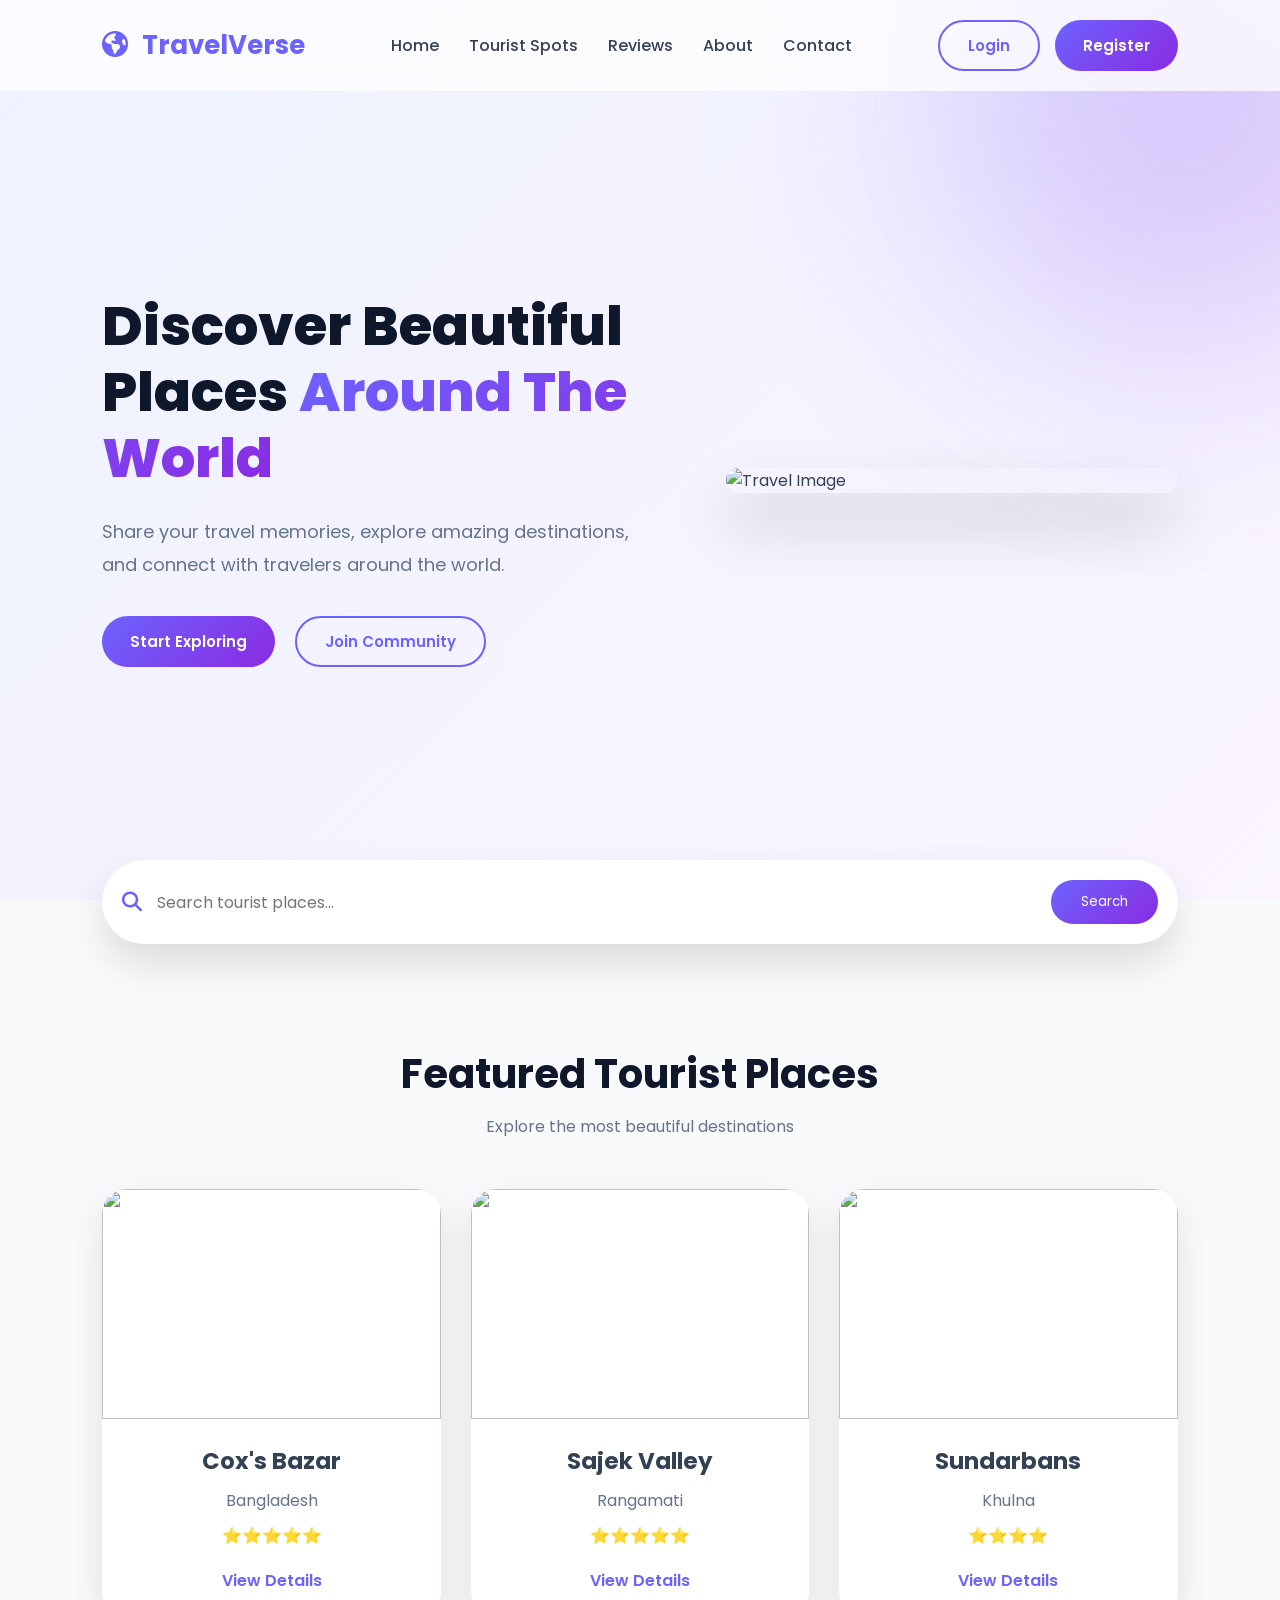
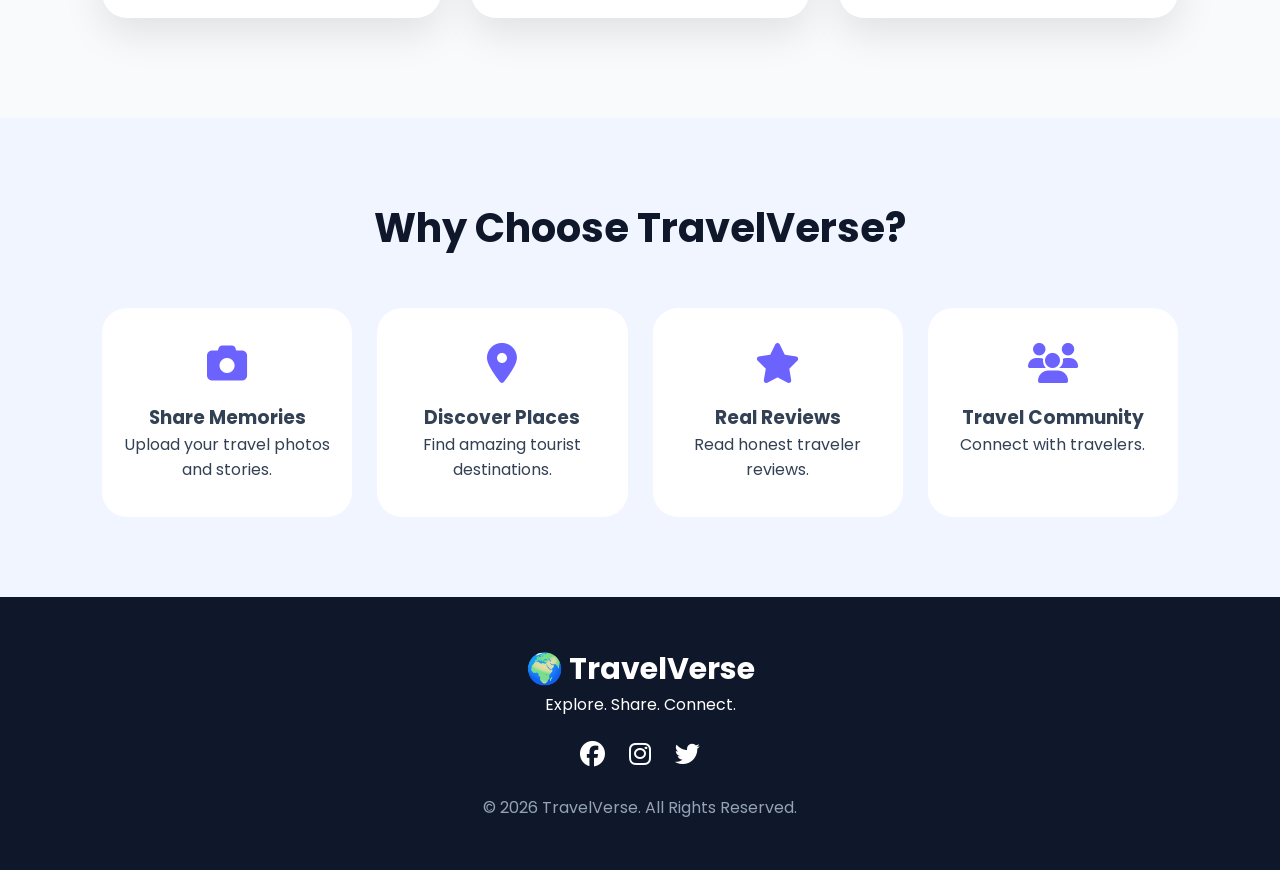
==== html/index.html @ 3b4dfdab "Initial upload" ====
<!DOCTYPE html>
<html lang="en">

<head>
    <meta charset="UTF-8">
    <meta name="viewport" content="width=device-width, initial-scale=1.0">

    <title>TravelVerse | Explore The World</title>

    <!-- Common CSS -->
    <link rel="stylesheet" href="/css/style.css">

    <!-- Landing Page CSS -->
    <link rel="stylesheet" href="/css/landing.css">

    <!-- Google Font -->
    <link href="https://fonts.googleapis.com/css2?family=Poppins:wght@300;400;500;600;700;800&display=swap"
        rel="stylesheet">

    <!-- Icons -->
    <link rel="stylesheet"
        href="https://cdnjs.cloudflare.com/ajax/libs/font-awesome/6.5.0/css/all.min.css">

</head>

<body>
<!-- ================= NAVBAR ================= -->

<header class="navbar">

    <div class="logo">
        <i class="fa-solid fa-earth-americas"></i>
        TravelVerse
    </div>


    <nav>
        <a href="index.html">Home</a>
        <a href="places.html">Tourist Spots</a>
        <a href="review.html">Reviews</a>
        <a href="#about">About</a>
        <a href="#contact">Contact</a>
    </nav>


    <div class="nav-buttons">

        <a href="login.html" class="btn login-btn">
            Login
        </a>


        <a href="register.html" class="btn register-btn">
            Register
        </a>

    </div>


</header>

<!-- ================= HERO SECTION ================= -->

<section class="hero">


    <div class="hero-content">


        <h1>
            Discover Beautiful Places
            <span> Around The World</span>
        </h1>


        <p>
            Share your travel memories, explore amazing destinations,
            and connect with travelers around the world.
        </p>



        <div class="hero-buttons">

            <a href="register.html" class="btn explore-btn">
                Start Exploring
            </a>


            <a href="login.html" class="btn outline-btn">
                Join Community
            </a>


        </div>



    </div>



    <div class="hero-image">


        <img src="/html/index.html"
        alt="Travel Image">


    </div>



</section>





<!-- ================= SEARCH SECTION ================= -->


<section class="search-section">


    <div class="search-box">


        <i class="fa-solid fa-search"></i>


        <input 
        type="text"
        placeholder="Search tourist places...">


        <button>
            Search
        </button>


    </div>


</section>






<!-- ================= FEATURED PLACES ================= -->


<section class="featured">


<h2>
    Featured Tourist Places
</h2>


<p>
    Explore the most beautiful destinations
</p>



<div class="place-container">



<div class="place-card">


<img src="assets/images/coxs-bazar.jpg">


<div class="card-content">

<h3>
Cox's Bazar
</h3>


<p>
Bangladesh
</p>


<div class="rating">

⭐⭐⭐⭐⭐

</div>


<a href="places.html">
View Details
</a>


</div>


</div>





<div class="place-card">


<img src="/html/index.html">


<div class="card-content">


<h3>
Sajek Valley
</h3>


<p>
Rangamati
</p>


<div class="rating">

⭐⭐⭐⭐⭐

</div>


<a href="places.html">
View Details
</a>


</div>


</div>






<div class="place-card">


<img src="/html/index.html">


<div class="card-content">


<h3>
Sundarbans
</h3>


<p>
Khulna
</p>


<div class="rating">

⭐⭐⭐⭐

</div>


<a href="places.html">
View Details
</a>


</div>


</div>




</div>


</section>







<!-- ================= WHY CHOOSE ================= -->


<section class="why-section" id="about">


<h2>
Why Choose TravelVerse?
</h2>



<div class="why-container">



<div class="why-card">

<i class="fa-solid fa-camera"></i>

<h3>
Share Memories
</h3>

<p>
Upload your travel photos and stories.
</p>

</div>





<div class="why-card">

<i class="fa-solid fa-location-dot"></i>

<h3>
Discover Places
</h3>

<p>
Find amazing tourist destinations.
</p>

</div>





<div class="why-card">

<i class="fa-solid fa-star"></i>

<h3>
Real Reviews
</h3>

<p>
Read honest traveler reviews.
</p>

</div>





<div class="why-card">

<i class="fa-solid fa-users"></i>

<h3>
Travel Community
</h3>

<p>
Connect with travelers.
</p>

</div>



</div>


</section>






<!-- ================= FOOTER ================= -->


<footer id="contact">


<div class="footer-logo">

🌍 TravelVerse

</div>


<p>

Explore. Share. Connect.

</p>


<div class="social">


<i class="fa-brands fa-facebook"></i>

<i class="fa-brands fa-instagram"></i>

<i class="fa-brands fa-twitter"></i>


</div>



<p class="copyright">

© 2026 TravelVerse. All Rights Reserved.

</p>


</footer>



<!-- Javascript -->

<script src="/js/app.js"></script>

<script src="/js/landing.js"></script>


</body>

</html>
---- css/style.css ----
/* =================================================
   TravelVerse
   Common Style Sheet
   File: style.css
================================================= */



/* ==========================
   ROOT VARIABLES
========================== */


:root {

    --primary: #6C63FF;

    --secondary: #8A2BE2;

    --accent: #00C2FF;

    --dark: #0F172A;

    --light: #ffffff;

    --text: #334155;

    --glass:
    rgba(255,255,255,0.12);

    --shadow:
    0 20px 40px rgba(0,0,0,0.15);

    --radius:20px;

}






/* ==========================
   RESET
========================== */


*{

    margin:0;
    padding:0;

    box-sizing:border-box;

    font-family:'Poppins',sans-serif;

}



html{

    scroll-behavior:smooth;

}



body{

    background:#f8fafc;

    color:var(--text);

    overflow-x:hidden;

}



a{

    text-decoration:none;

    color:inherit;

}



img{

    max-width:100%;

    display:block;

}





/* ==========================
   SCROLL BAR
========================== */


::-webkit-scrollbar{

    width:10px;

}



::-webkit-scrollbar-track{

    background:#eee;

}



::-webkit-scrollbar-thumb{

    background:
    linear-gradient(
        var(--primary),
        var(--secondary)
    );

    border-radius:20px;

}







/* ==========================
   COMMON BUTTON
========================== */


.btn{

    display:inline-flex;

    align-items:center;

    justify-content:center;


    padding:

    12px 28px;


    border-radius:50px;


    font-size:15px;

    font-weight:600;


    transition:0.3s ease;


    cursor:pointer;


    border:none;


}





.btn:hover{

    transform:translateY(-4px);

}







/* ==========================
   GRADIENT BUTTON
========================== */


.gradient-btn{


    background:

    linear-gradient(
        135deg,
        var(--primary),
        var(--secondary)
    );


    color:white;


    box-shadow:

    0 10px 25px
    rgba(108,99,255,.35);


}





.gradient-btn:hover{


    box-shadow:

    0 15px 35px
    rgba(108,99,255,.55);


}






/* ==========================
   GLASS CARD
========================== */


.glass-card{


    background:

    rgba(255,255,255,0.15);


    backdrop-filter:

    blur(20px);


    border:

    1px solid
    rgba(255,255,255,.2);



    border-radius:

    var(--radius);



    box-shadow:

    var(--shadow);



}






/* ==========================
   SECTION TITLE
========================== */


.section-title{


    text-align:center;


    margin-bottom:50px;


}



.section-title h2{


    font-size:38px;


    font-weight:700;


    background:


    linear-gradient(

    135deg,

    var(--primary),

    var(--secondary)

    );


    -webkit-background-clip:text;


    color:transparent;


}





.section-title p{


    margin-top:10px;


    color:#64748b;


}







/* ==========================
   NAVBAR COMMON
========================== */


.navbar{


    width:100%;


    display:flex;


    justify-content:space-between;


    align-items:center;


    padding:

    20px 8%;



    position:fixed;


    top:0;


    z-index:1000;



    background:

    rgba(255,255,255,.75);



    backdrop-filter:

    blur(15px);



}





.logo{


    font-size:26px;


    font-weight:700;


    color:var(--primary);


}





.logo i{


    margin-right:8px;


}





.navbar nav{


    display:flex;


    gap:30px;


}





.navbar nav a{


    font-weight:500;


    transition:.3s;


}





.navbar nav a:hover{


    color:var(--primary);


}






/* ==========================
   ANIMATION
========================== */


.fade-up{


    animation:

    fadeUp 1s ease forwards;


}





@keyframes fadeUp{


    from{

        opacity:0;

        transform:
        translateY(40px);

    }


    to{

        opacity:1;

        transform:
        translateY(0);

    }


}





.float{


    animation:

    floating 4s infinite ease-in-out;


}




@keyframes floating{


    0%,100%{

        transform:translateY(0);

    }


    50%{

        transform:
        translateY(-20px);

    }


}






/* ==========================
   MOBILE COMMON
========================== */


@media(max-width:900px){


.navbar{


    padding:20px 5%;


}


.navbar nav{


    display:none;


}


.logo{


    font-size:22px;


}


}
---- css/landing.css ----
/* =================================================
   TravelVerse
   Landing Page Style
   File: landing.css
================================================= */



/* ==========================
   NAV BUTTONS
========================== */


.nav-buttons{

    display:flex;

    gap:15px;

}



.login-btn{

    border:2px solid var(--primary);

    color:var(--primary);

}



.login-btn:hover{

    background:var(--primary);

    color:white;

}



.register-btn{

    background:

    linear-gradient(

        135deg,

        var(--primary),

        var(--secondary)

    );

    color:white;

}






/* ==========================
   HERO SECTION
========================== */


.hero{


    min-height:100vh;


    padding:

    140px 8% 80px;


    display:flex;


    align-items:center;


    justify-content:space-between;



    position:relative;


    overflow:hidden;



    background:


    linear-gradient(

    135deg,

    #eef2ff,

    #faf5ff

    );


}






.hero::before{


    content:"";


    position:absolute;


    width:500px;


    height:500px;


    background:

    linear-gradient(

    135deg,

    var(--primary),

    var(--secondary)

    );



    border-radius:50%;



    filter:blur(120px);



    opacity:.25;



    top:-150px;



    right:-150px;


}







.hero-content{


    width:50%;


    z-index:2;


}





.hero-content h1{


    font-size:55px;


    line-height:1.2;


    font-weight:800;



    color:var(--dark);


}



.hero-content h1 span{


    background:


    linear-gradient(

    135deg,

    var(--primary),

    var(--secondary)

    );



    -webkit-background-clip:text;



    color:transparent;


}





.hero-content p{


    margin-top:25px;


    font-size:18px;


    line-height:1.8;


    color:#64748b;



    max-width:550px;


}







.hero-buttons{


    display:flex;


    gap:20px;


    margin-top:35px;


}




.explore-btn{


    background:

    linear-gradient(

    135deg,

    var(--primary),

    var(--secondary)

    );


    color:white;


}





.outline-btn{


    border:

    2px solid var(--primary);


    color:var(--primary);


}






.outline-btn:hover{


    background:var(--primary);


    color:white;


}







/* ==========================
   HERO IMAGE
========================== */


.hero-image{


    width:42%;


    z-index:2;


}



.hero-image img{


    width:100%;


    border-radius:30px;


    box-shadow:

    0 30px 60px

    rgba(0,0,0,.2);



    animation:

    floating 4s infinite ease-in-out;


}







/* ==========================
   SEARCH SECTION
========================== */


.search-section{


    margin-top:-40px;


    position:relative;


    z-index:10;


    padding:0 8%;


}





.search-box{


    background:white;


    padding:20px;


    border-radius:50px;


    display:flex;


    align-items:center;


    gap:15px;


    box-shadow:

    0 20px 40px

    rgba(0,0,0,.12);


}



.search-box i{


    color:var(--primary);


    font-size:20px;


}



.search-box input{


    flex:1;


    border:none;


    outline:none;


    font-size:16px;


}



.search-box button{


    border:none;


    padding:12px 30px;


    border-radius:50px;


    background:

    linear-gradient(

    135deg,

    var(--primary),

    var(--secondary)

    );


    color:white;


    cursor:pointer;


}







/* ==========================
   FEATURED SECTION
========================== */


.featured{


    padding:

    100px 8%;


    text-align:center;


}



.featured h2,


.why-section h2{


    font-size:40px;


    color:var(--dark);


}




.featured>p{


    color:#64748b;


    margin-top:10px;


}







.place-container{


    margin-top:50px;


    display:grid;


    grid-template-columns:

    repeat(3,1fr);


    gap:30px;


}





.place-card{


    background:white;


    border-radius:25px;


    overflow:hidden;


    box-shadow:

    0 15px 40px

    rgba(0,0,0,.1);



    transition:.4s;


}




.place-card:hover{


    transform:

    translateY(-10px);


}




.place-card img{


    width:100%;


    height:230px;


    object-fit:cover;


}






.card-content{


    padding:25px;


}



.card-content h3{


    font-size:23px;


}



.card-content p{


    color:#64748b;


    margin:10px 0;


}



.rating{


    margin:10px 0;


}




.card-content a{


    display:inline-block;


    margin-top:10px;


    color:var(--primary);


    font-weight:600;


}








/* ==========================
   WHY SECTION
========================== */


.why-section{


    padding:

    80px 8%;


    background:#f1f5ff;


    text-align:center;


}



.why-container{


    margin-top:50px;


    display:grid;


    grid-template-columns:

    repeat(4,1fr);



    gap:25px;


}




.why-card{


    background:white;


    padding:35px 20px;


    border-radius:25px;


    transition:.3s;


}





.why-card:hover{


    transform:

    translateY(-8px);


}




.why-card i{


    font-size:40px;


    color:var(--primary);


    margin-bottom:20px;


}








/* ==========================
   FOOTER
========================== */


footer{


    background:

    #0f172a;


    color:white;


    text-align:center;


    padding:50px 20px;


}



.footer-logo{


    font-size:30px;


    font-weight:700;


}



.social{


    margin:25px;


}



.social i{


    margin:0 10px;


    font-size:25px;


    cursor:pointer;


}



.copyright{


    margin-top:20px;


    color:#94a3b8;


}









/* ==========================
   RESPONSIVE
========================== */



@media(max-width:1000px){


.hero{


    flex-direction:column;


    text-align:center;


}



.hero-content,


.hero-image{


    width:100%;


}



.hero-content h1{


    font-size:40px;


}



.hero-buttons{


    justify-content:center;


}



.place-container{


    grid-template-columns:

    repeat(2,1fr);


}



.why-container{


    grid-template-columns:

    repeat(2,1fr);


}



}





@media(max-width:600px){



.hero{


    padding-top:120px;


}



.hero-content h1{


    font-size:32px;


}



.search-box{


    flex-direction:column;


    border-radius:25px;


}



.search-box button{


    width:100%;


}



.place-container,


.why-container{


    grid-template-columns:1fr;


}



.hero-buttons{


    flex-direction:column;


}



}
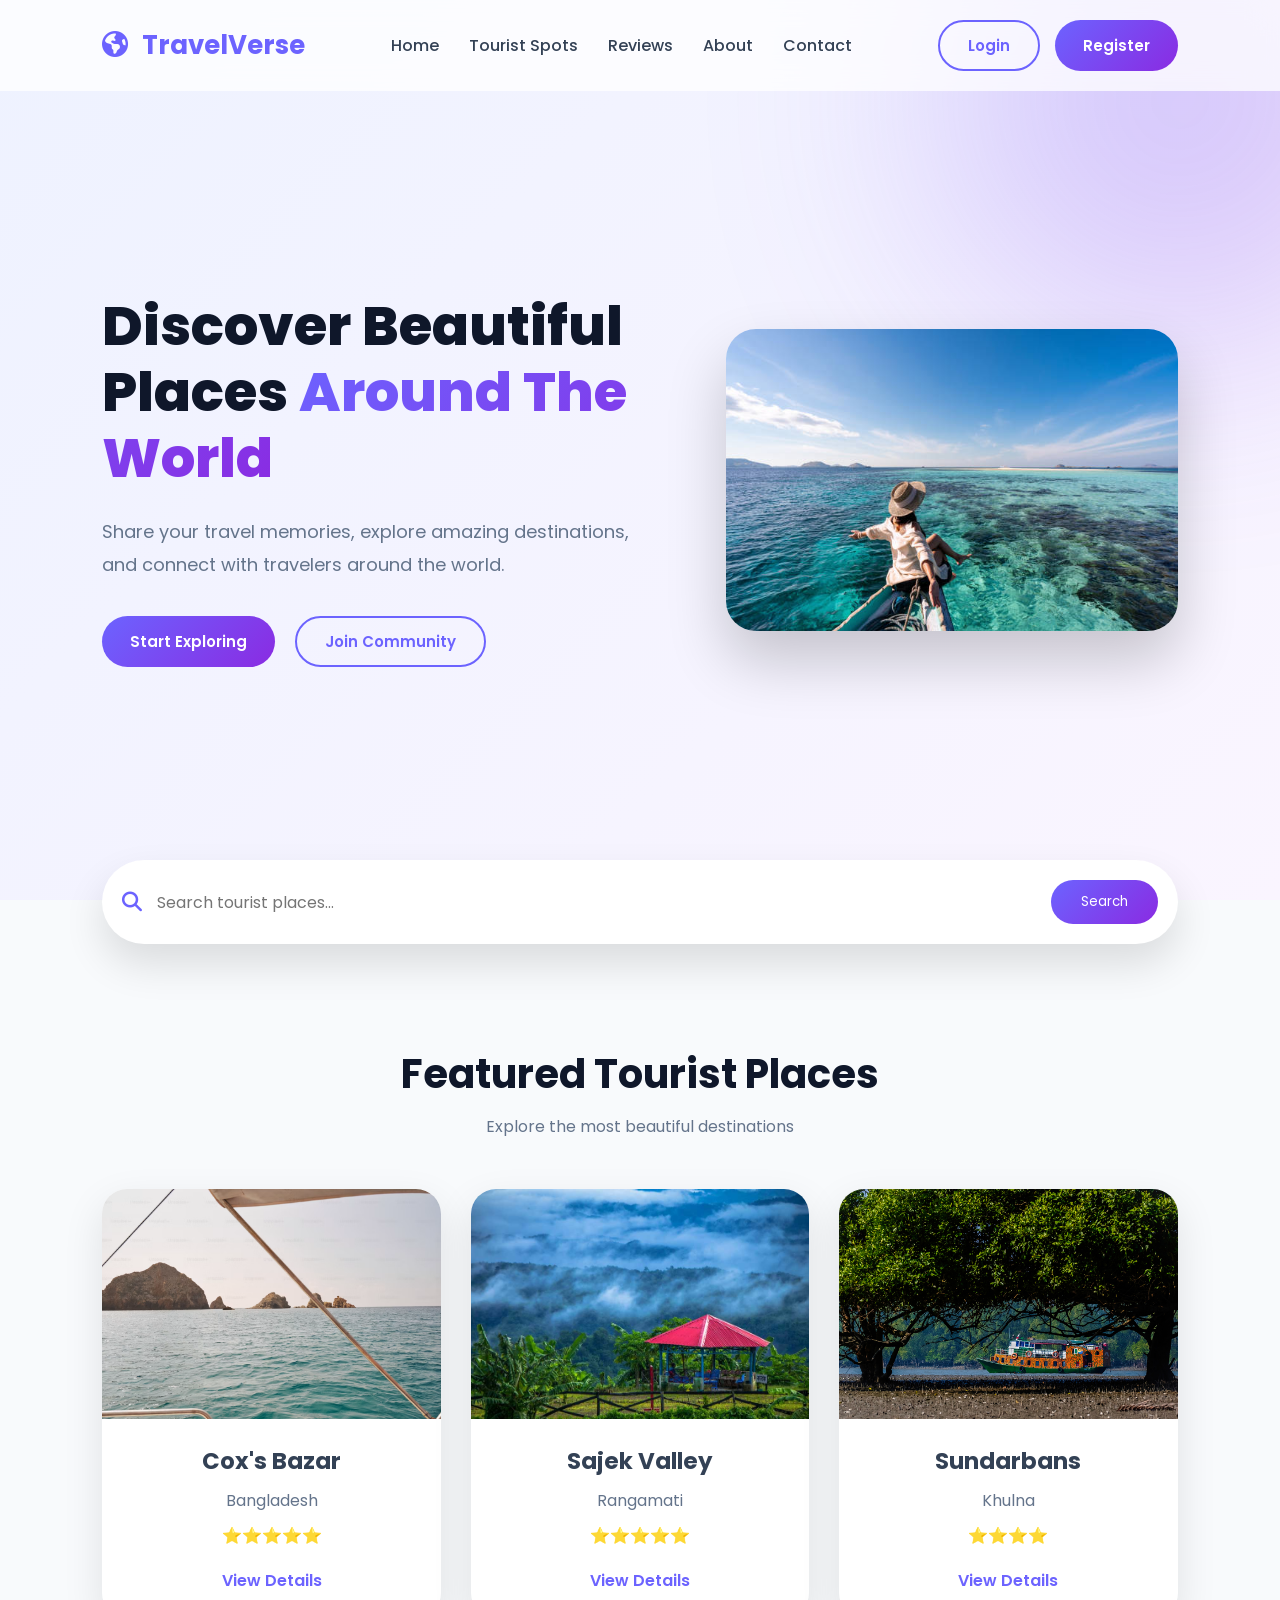
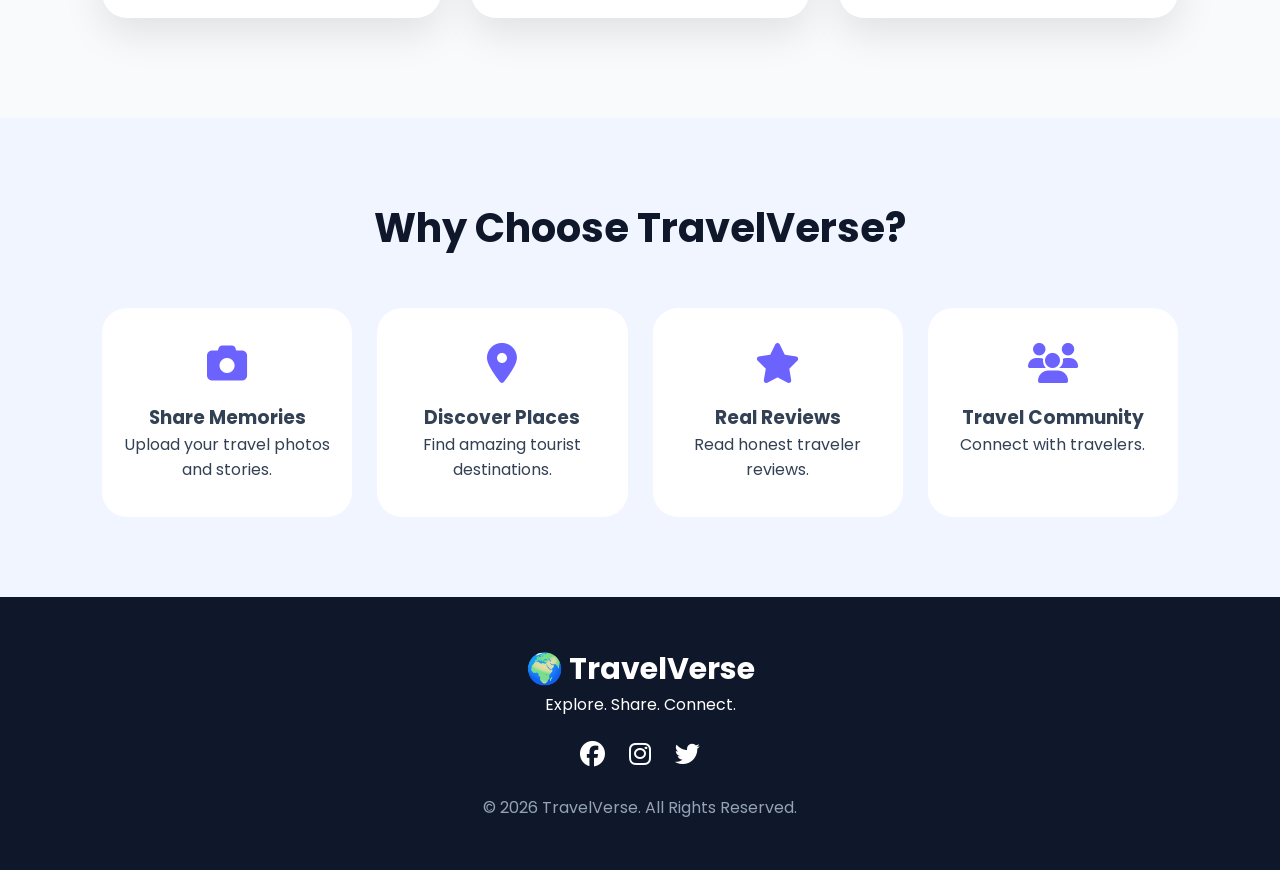
==== commit ac983907: "Added new files and updated project" ====
--- a/html/index.html
+++ b/html/index.html
@@ -23,7 +23,10 @@
 
 </head>
 
+
 <body>
+
+
 <!-- ================= NAVBAR ================= -->
 
 <header class="navbar">
@@ -59,6 +62,9 @@
 
 </header>
 
+
+
+
 <!-- ================= HERO SECTION ================= -->
 
 <section class="hero">
@@ -103,7 +109,7 @@
     <div class="hero-image">
 
 
-        <img src="/html/index.html"
+        <img src="/assets/istockphoto-2147497907-612x612.jpg"
         alt="Travel Image">
 
 
@@ -173,7 +179,7 @@
 <div class="place-card">
 
 
-<img src="assets/images/coxs-bazar.jpg">
+<img src="/assets/premium_photo-1781609274577-e91a62a104ac.avif">
 
 
 <div class="card-content">
@@ -212,7 +218,7 @@
 <div class="place-card">
 
 
-<img src="/html/index.html">
+<img src="/assets/6444446K.jpg">
 
 
 <div class="card-content">
@@ -253,7 +259,7 @@
 <div class="place-card">
 
 
-<img src="/html/index.html">
+<img src="/assets/sundorbon-2023.jpg">
 
 
 <div class="card-content">
@@ -441,6 +447,10 @@
 
 
 
+
+
+
+
 <!-- Javascript -->
 
 <script src="/js/app.js"></script>
--- a/css/style.css
+++ b/css/style.css
@@ -1,8 +1,3 @@
-/* =================================================
-   TravelVerse
-   Common Style Sheet
-   File: style.css
-================================================= */
 
 
 
--- a/css/landing.css
+++ b/css/landing.css
@@ -1,15 +1,3 @@
-/* =================================================
-   TravelVerse
-   Landing Page Style
-   File: landing.css
-================================================= */
-
-
-
-/* ==========================
-   NAV BUTTONS
-========================== */
-
 
 .nav-buttons{
 
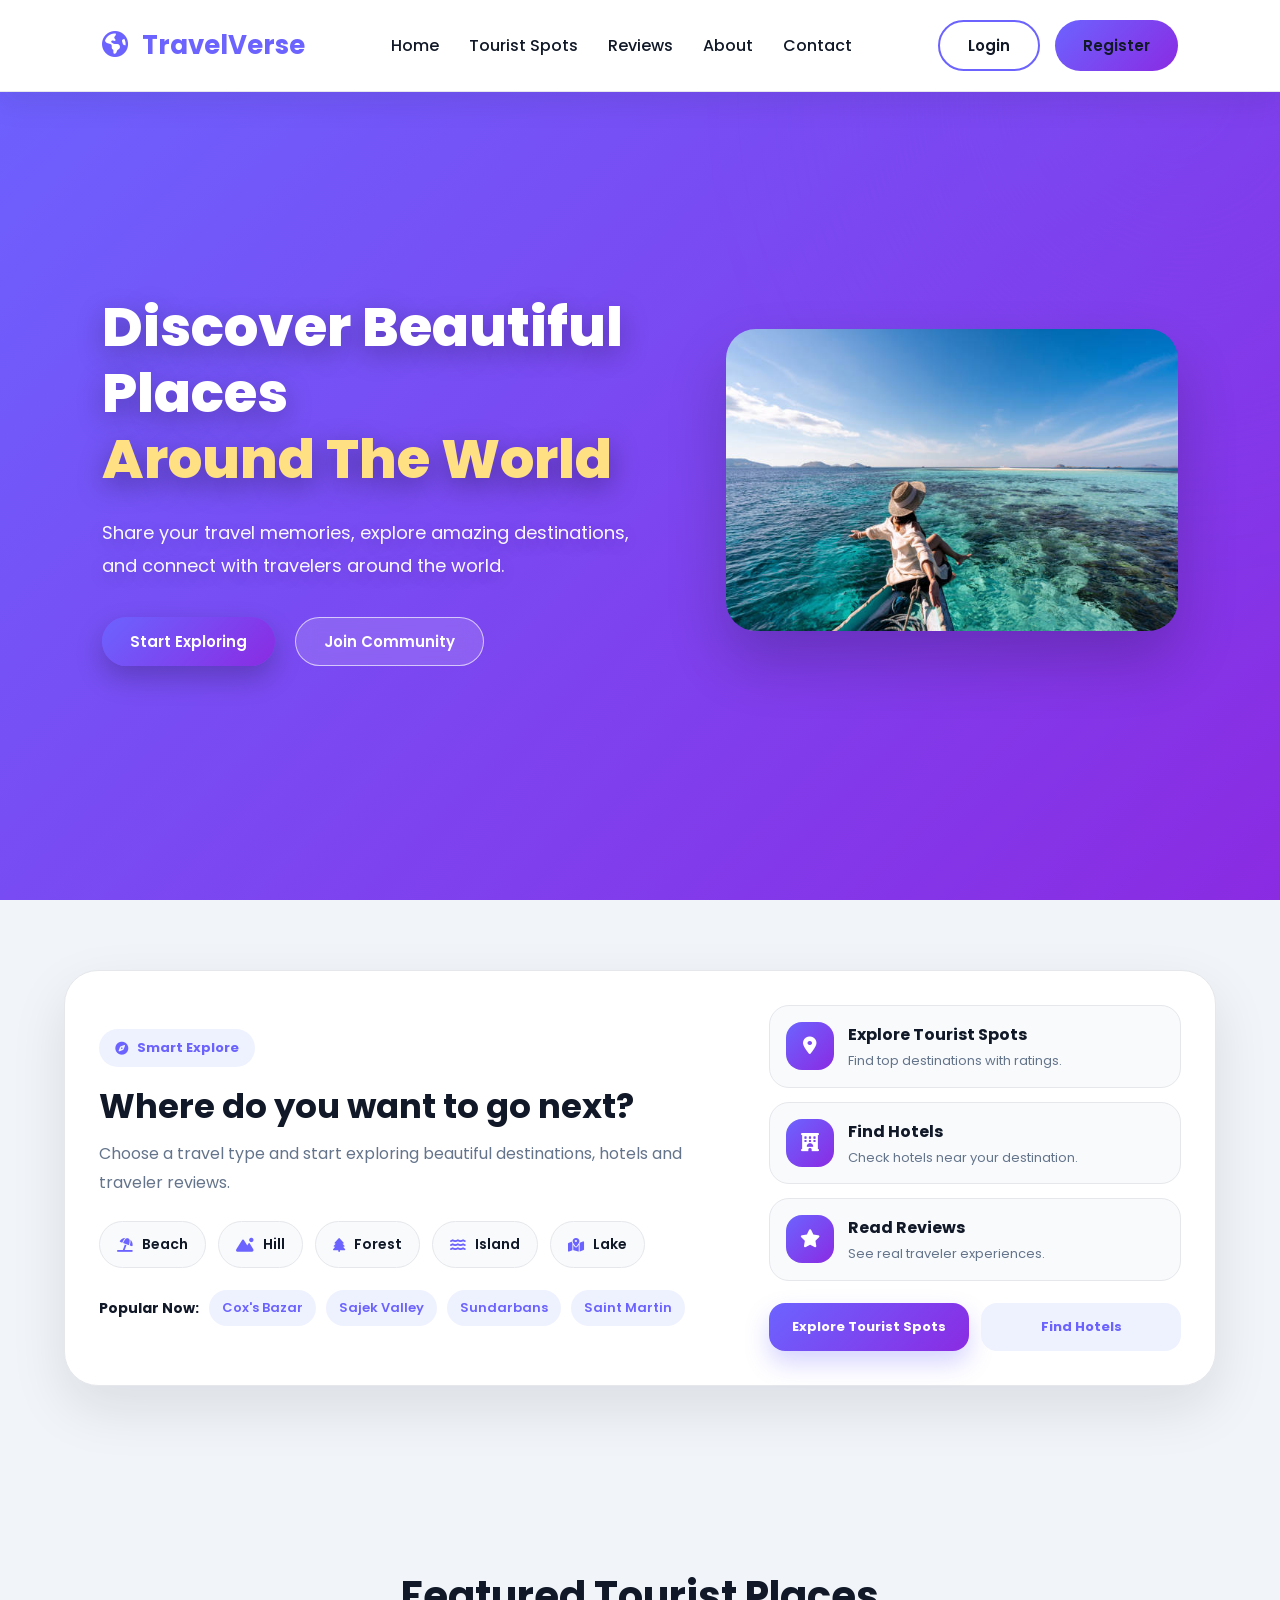
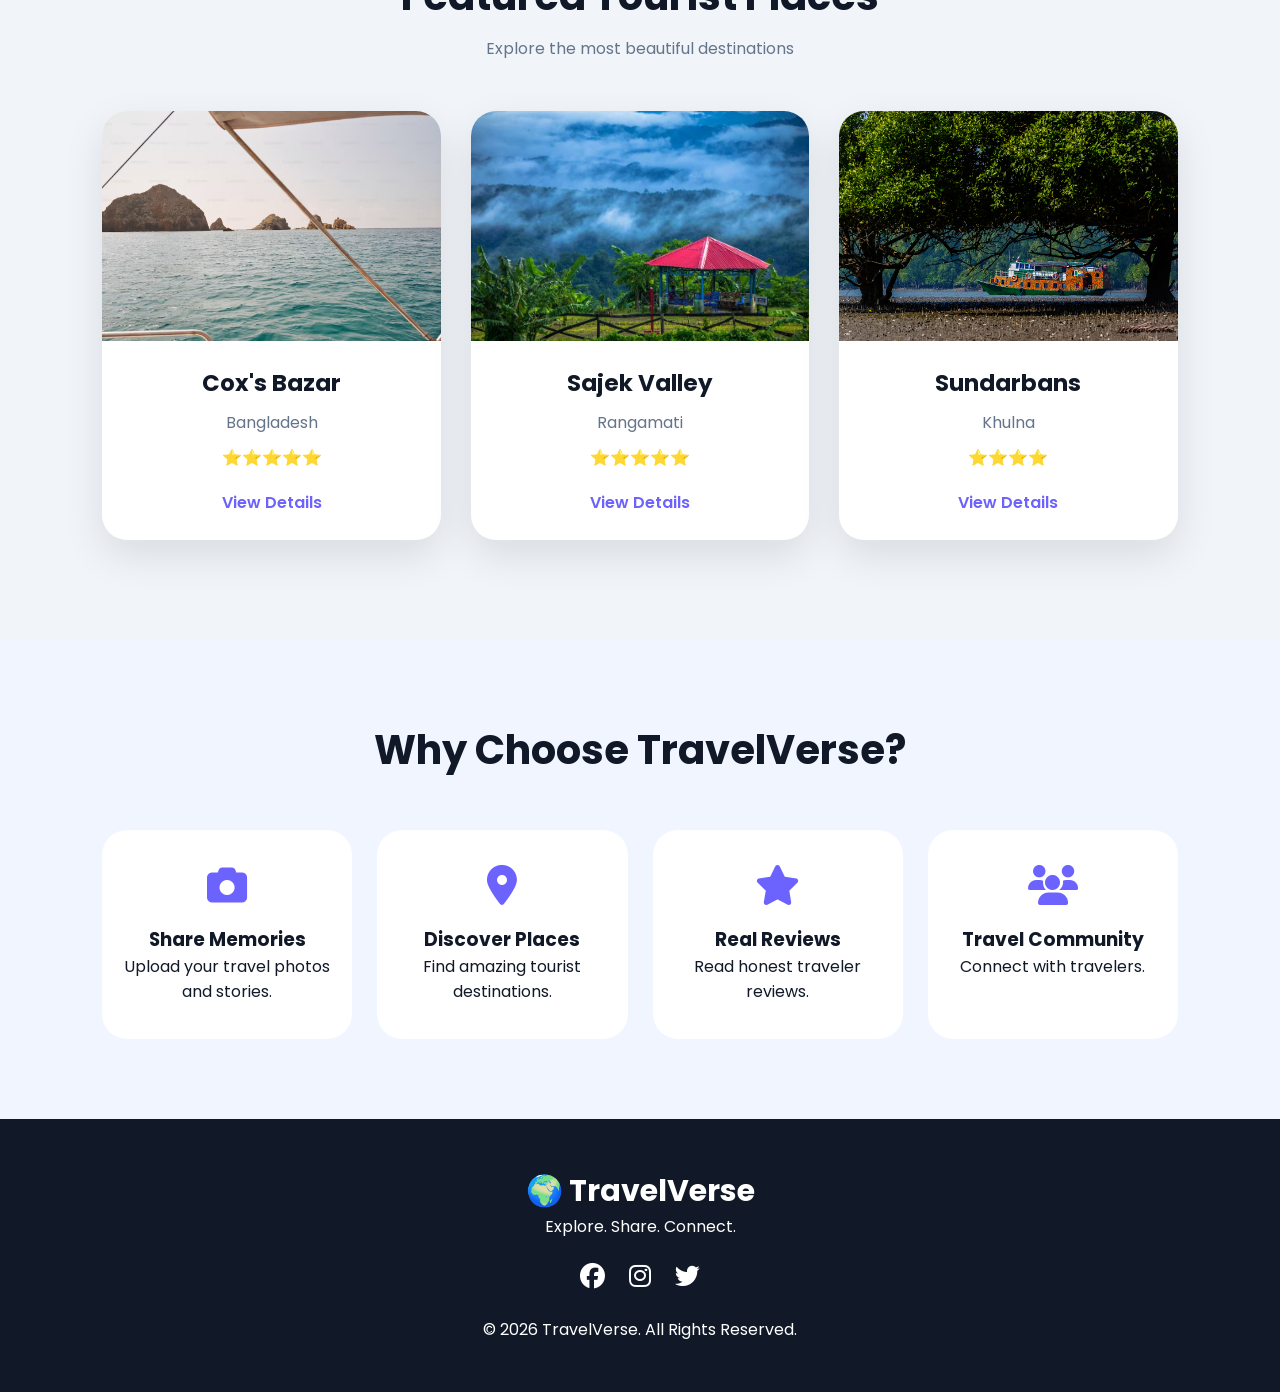
==== commit 6f85ed7c: "your update message" ====
--- a/html/index.html
+++ b/html/index.html
@@ -12,6 +12,9 @@
 
     <!-- Landing Page CSS -->
     <link rel="stylesheet" href="/css/landing.css">
+
+    <!-- Global Theme CSS -->
+    <link rel="stylesheet" href="/css/theme.css">
 
     <!-- Google Font -->
     <link href="https://fonts.googleapis.com/css2?family=Poppins:wght@300;400;500;600;700;800&display=swap"
@@ -52,7 +55,6 @@
             Login
         </a>
 
-
         <a href="register.html" class="btn register-btn">
             Register
         </a>
@@ -123,30 +125,123 @@
 
 
 
-<!-- ================= SEARCH SECTION ================= -->
-
-
-<section class="search-section">
-
-
-    <div class="search-box">
-
-
-        <i class="fa-solid fa-search"></i>
-
-
-        <input 
-        type="text"
-        placeholder="Search tourist places...">
-
-
-        <button>
-            Search
-        </button>
-
+<!-- ================= SMART EXPLORE PANEL ================= -->
+
+<section class="smart-explore-section">
+
+    <div class="smart-explore-card">
+
+        <div class="smart-explore-left">
+
+            <span class="smart-badge">
+                <i class="fa-solid fa-compass"></i>
+                Smart Explore
+            </span>
+
+            <h2>
+                Where do you want to go next?
+            </h2>
+
+            <p>
+                Choose a travel type and start exploring beautiful destinations, hotels and traveler reviews.
+            </p>
+
+            <div class="explore-categories">
+
+                <a href="places.html" class="category-chip">
+                    <i class="fa-solid fa-umbrella-beach"></i>
+                    Beach
+                </a>
+
+                <a href="places.html" class="category-chip">
+                    <i class="fa-solid fa-mountain-sun"></i>
+                    Hill
+                </a>
+
+                <a href="places.html" class="category-chip">
+                    <i class="fa-solid fa-tree"></i>
+                    Forest
+                </a>
+
+                <a href="places.html" class="category-chip">
+                    <i class="fa-solid fa-water"></i>
+                    Island
+                </a>
+
+                <a href="places.html" class="category-chip">
+                    <i class="fa-solid fa-map-location-dot"></i>
+                    Lake
+                </a>
+
+            </div>
+
+            <div class="popular-destinations">
+
+                <span>Popular Now:</span>
+
+                <a href="places.html">Cox's Bazar</a>
+
+                <a href="places.html">Sajek Valley</a>
+
+                <a href="places.html">Sundarbans</a>
+
+                <a href="places.html">Saint Martin</a>
+
+            </div>
+
+        </div>
+
+
+        <div class="smart-explore-right">
+
+            <div class="mini-action-card">
+
+                <i class="fa-solid fa-location-dot"></i>
+
+                <div>
+                    <h3>Explore Tourist Spots</h3>
+                    <p>Find top destinations with ratings.</p>
+                </div>
+
+            </div>
+
+            <div class="mini-action-card">
+
+                <i class="fa-solid fa-hotel"></i>
+
+                <div>
+                    <h3>Find Hotels</h3>
+                    <p>Check hotels near your destination.</p>
+                </div>
+
+            </div>
+
+            <div class="mini-action-card">
+
+                <i class="fa-solid fa-star"></i>
+
+                <div>
+                    <h3>Read Reviews</h3>
+                    <p>See real traveler experiences.</p>
+                </div>
+
+            </div>
+
+            <div class="smart-buttons">
+
+                <a href="places.html" class="smart-primary-btn">
+                    Explore Tourist Spots
+                </a>
+
+                <a href="hotel-details.html" class="smart-secondary-btn">
+                    Find Hotels
+                </a>
+
+            </div>
+
+        </div>
 
     </div>
-
 
 </section>
 
@@ -453,8 +548,8 @@
 
 <!-- Javascript -->
 
+<script src="/js/theme.js"></script>
 <script src="/js/app.js"></script>
-
 <script src="/js/landing.js"></script>
 
 
--- a/css/style.css
+++ b/css/style.css
@@ -1,3 +1,8 @@
+/* =================================================
+   TravelVerse
+   Common Style Sheet
+   File: style.css
+================================================= */
 
 
 
@@ -478,6 +483,214 @@
 
 
 /* ==========================
+   SMART EXPLORE PANEL
+========================== */
+
+.smart-explore-section {
+    width: 90%;
+    max-width: 1400px;
+    margin: 70px auto 80px;
+}
+
+.smart-explore-card {
+    background: var(--tv-card, #ffffff);
+    border-radius: 34px;
+    padding: 34px;
+    display: grid;
+    grid-template-columns: 1.4fr 0.9fr;
+    gap: 30px;
+    align-items: center;
+    box-shadow: 0 22px 55px rgba(15, 23, 42, 0.10);
+    border: 1px solid var(--tv-border, rgba(226,232,240,0.9));
+}
+
+.smart-badge {
+    display: inline-flex;
+    align-items: center;
+    gap: 9px;
+    padding: 9px 16px;
+    border-radius: 999px;
+    background: var(--tv-soft, #eef2ff);
+    color: var(--tv-primary, #6C63FF);
+    font-size: 13px;
+    font-weight: 700;
+    margin-bottom: 18px;
+}
+
+.smart-badge i {
+    color: var(--tv-primary, #6C63FF);
+}
+
+.smart-explore-left h2 {
+    font-size: 34px;
+    line-height: 1.25;
+    color: var(--tv-text, #0f172a);
+    margin-bottom: 12px;
+}
+
+.smart-explore-left p {
+    max-width: 650px;
+    color: var(--tv-muted, #64748b);
+    line-height: 1.8;
+    margin-bottom: 24px;
+}
+
+.explore-categories {
+    display: flex;
+    flex-wrap: wrap;
+    gap: 12px;
+    margin-bottom: 22px;
+}
+
+.category-chip {
+    display: inline-flex;
+    align-items: center;
+    gap: 9px;
+    padding: 12px 17px;
+    border-radius: 999px;
+    background: var(--tv-input, #f8fafc);
+    color: var(--tv-text, #111827);
+    border: 1px solid var(--tv-border, #e5e7eb);
+    font-size: 14px;
+    font-weight: 600;
+    transition: 0.3s ease;
+}
+
+.category-chip i {
+    color: var(--tv-primary, #6C63FF);
+}
+
+.category-chip:hover {
+    background: linear-gradient(135deg, var(--tv-primary, #6C63FF), var(--tv-secondary, #8A2BE2));
+    color: #ffffff;
+    transform: translateY(-3px);
+    box-shadow: 0 12px 25px rgba(108,99,255,.25);
+}
+
+.category-chip:hover i {
+    color: #ffffff;
+}
+
+.popular-destinations {
+    display: flex;
+    align-items: center;
+    flex-wrap: wrap;
+    gap: 10px;
+}
+
+.popular-destinations span {
+    font-size: 14px;
+    font-weight: 700;
+    color: var(--tv-text, #111827);
+}
+
+.popular-destinations a {
+    font-size: 13px;
+    font-weight: 600;
+    color: var(--tv-primary, #6C63FF);
+    background: var(--tv-soft, #eef2ff);
+    padding: 8px 13px;
+    border-radius: 999px;
+    transition: 0.3s ease;
+}
+
+.popular-destinations a:hover {
+    background: linear-gradient(135deg, var(--tv-primary, #6C63FF), var(--tv-secondary, #8A2BE2));
+    color: #ffffff;
+}
+
+.smart-explore-right {
+    display: flex;
+    flex-direction: column;
+    gap: 14px;
+}
+
+.mini-action-card {
+    display: flex;
+    align-items: center;
+    gap: 14px;
+    background: var(--tv-input, #f8fafc);
+    border: 1px solid var(--tv-border, #e5e7eb);
+    padding: 16px;
+    border-radius: 20px;
+    transition: 0.3s ease;
+}
+
+.mini-action-card:hover {
+    transform: translateX(5px);
+    background: var(--tv-soft, #eef2ff);
+}
+
+.mini-action-card > i {
+    width: 48px;
+    height: 48px;
+    border-radius: 16px;
+    display: flex;
+    align-items: center;
+    justify-content: center;
+    background: linear-gradient(135deg, var(--tv-primary, #6C63FF), var(--tv-secondary, #8A2BE2));
+    color: #ffffff;
+    font-size: 18px;
+    flex-shrink: 0;
+}
+
+.mini-action-card h3 {
+    font-size: 16px;
+    color: var(--tv-text, #111827);
+    margin-bottom: 4px;
+}
+
+.mini-action-card p {
+    color: var(--tv-muted, #64748b);
+    font-size: 13px;
+    line-height: 1.5;
+}
+
+.smart-buttons {
+    display: grid;
+    grid-template-columns: 1fr 1fr;
+    gap: 12px;
+    margin-top: 8px;
+}
+
+.smart-primary-btn,
+.smart-secondary-btn {
+    min-height: 48px;
+    border-radius: 16px;
+    display: inline-flex;
+    align-items: center;
+    justify-content: center;
+    text-align: center;
+    font-size: 13px;
+    font-weight: 700;
+    transition: 0.3s ease;
+}
+
+.smart-primary-btn {
+    background: linear-gradient(135deg, var(--tv-primary, #6C63FF), var(--tv-secondary, #8A2BE2));
+    color: #ffffff;
+    box-shadow: 0 12px 25px rgba(108,99,255,.28);
+}
+
+.smart-secondary-btn {
+    background: var(--tv-soft, #eef2ff);
+    color: var(--tv-primary, #6C63FF);
+}
+
+.smart-primary-btn:hover,
+.smart-secondary-btn:hover {
+    transform: translateY(-3px);
+}
+
+
+
+
+
+
+
+
+
+/* ==========================
    ANIMATION
 ========================== */
 
@@ -568,6 +781,15 @@
 ========================== */
 
 
+@media(max-width:1000px){
+
+    .smart-explore-card {
+        grid-template-columns: 1fr;
+    }
+
+}
+
+
 @media(max-width:900px){
 
 
@@ -598,8 +820,46 @@
 }
 
 
-}
-
-
-
-
+.smart-explore-section {
+    width: 94%;
+    margin: 45px auto 60px;
+}
+
+.smart-explore-card {
+    padding: 24px;
+    border-radius: 26px;
+}
+
+.smart-explore-left h2 {
+    font-size: 28px;
+}
+
+.smart-buttons {
+    grid-template-columns: 1fr;
+}
+
+
+}
+
+
+
+@media(max-width:520px){
+
+    .explore-categories {
+        flex-direction: column;
+    }
+
+    .category-chip {
+        width: 100%;
+        justify-content: center;
+    }
+
+    .popular-destinations {
+        align-items: flex-start;
+    }
+
+    .mini-action-card {
+        align-items: flex-start;
+    }
+
+}
--- a/css/landing.css
+++ b/css/landing.css
@@ -1,4 +1,3 @@
-
 .nav-buttons{
 
     display:flex;
@@ -333,6 +332,55 @@
 
 
 /* ==========================
+   HERO TEXT READABILITY FIX
+   Works even with theme.css
+========================== */
+
+body .hero-content h1 {
+    color: #ffffff !important;
+    text-shadow: 0 8px 28px rgba(0,0,0,0.28);
+}
+
+body .hero-content h1 span {
+    display: block;
+    color: #FFE082 !important;
+    background: none !important;
+    -webkit-background-clip: initial !important;
+    background-clip: initial !important;
+    -webkit-text-fill-color: #FFE082 !important;
+    opacity: 1 !important;
+    text-shadow: 0 8px 28px rgba(0,0,0,0.35);
+}
+
+body .hero-content p {
+    color: rgba(255,255,255,0.96) !important;
+    text-shadow: 0 5px 18px rgba(0,0,0,0.22);
+    font-weight: 400;
+}
+
+body .hero-buttons .outline-btn {
+    color: #ffffff !important;
+    border: 1.5px solid rgba(255,255,255,0.65) !important;
+    background: rgba(255,255,255,0.14) !important;
+    backdrop-filter: blur(10px);
+}
+
+body .hero-buttons .outline-btn:hover {
+    background: #ffffff !important;
+    color: #6C63FF !important;
+}
+
+body .hero-buttons .explore-btn {
+    color: #ffffff !important;
+    box-shadow: 0 12px 28px rgba(0,0,0,0.22);
+}
+
+
+
+
+
+
+/* ==========================
    HERO IMAGE
 ========================== */
 
@@ -1054,5 +1102,4 @@
 
 
 
-}
-
+}
--- a/css/theme.css
+++ b/css/theme.css
@@ -0,0 +1,610 @@
+/* ==================================================
+   TravelVerse Global Theme
+   File: css/theme.css
+   Full Website Dark / Light / System / Accent Support
+================================================== */
+
+
+/* ================= DEFAULT VARIABLES ================= */
+
+:root {
+    --tv-primary: #6C63FF;
+    --tv-secondary: #8A2BE2;
+
+    --tv-bg: #f1f5f9;
+    --tv-card: #ffffff;
+    --tv-text: #111827;
+    --tv-muted: #64748b;
+    --tv-border: #e5e7eb;
+    --tv-input: #f8fafc;
+    --tv-soft: #eef2ff;
+
+    --tv-shadow: 0 12px 30px rgba(15, 23, 42, 0.08);
+}
+
+
+/* ================= ACCENT COLORS ================= */
+
+body[data-accent="purple"] {
+    --tv-primary: #6C63FF;
+    --tv-secondary: #8A2BE2;
+    --tv-soft: #eef2ff;
+}
+
+body[data-accent="blue"] {
+    --tv-primary: #2563eb;
+    --tv-secondary: #06b6d4;
+    --tv-soft: #eff6ff;
+}
+
+body[data-accent="green"] {
+    --tv-primary: #16a34a;
+    --tv-secondary: #22c55e;
+    --tv-soft: #ecfdf5;
+}
+
+body[data-accent="orange"] {
+    --tv-primary: #f97316;
+    --tv-secondary: #f59e0b;
+    --tv-soft: #fff7ed;
+}
+
+
+/* ================= LIGHT MODE ================= */
+
+body[data-theme="light"] {
+    --tv-bg: #f1f5f9;
+    --tv-card: #ffffff;
+    --tv-text: #111827;
+    --tv-muted: #64748b;
+    --tv-border: #e5e7eb;
+    --tv-input: #f8fafc;
+    --tv-shadow: 0 12px 30px rgba(15, 23, 42, 0.08);
+}
+
+
+/* ================= DARK MODE ================= */
+
+body[data-theme="dark"] {
+    --tv-bg: #0f172a;
+    --tv-card: #1e293b;
+    --tv-text: #e5e7eb;
+    --tv-muted: #94a3b8;
+    --tv-border: #334155;
+    --tv-input: #111827;
+    --tv-soft: #172554;
+    --tv-shadow: 0 18px 45px rgba(0, 0, 0, 0.45);
+}
+
+
+/* ================= SYSTEM MODE ================= */
+
+@media (prefers-color-scheme: dark) {
+
+    body[data-theme="system"] {
+        --tv-bg: #0f172a;
+        --tv-card: #1e293b;
+        --tv-text: #e5e7eb;
+        --tv-muted: #94a3b8;
+        --tv-border: #334155;
+        --tv-input: #111827;
+        --tv-soft: #172554;
+        --tv-shadow: 0 18px 45px rgba(0, 0, 0, 0.45);
+    }
+
+}
+
+@media (prefers-color-scheme: light) {
+
+    body[data-theme="system"] {
+        --tv-bg: #f1f5f9;
+        --tv-card: #ffffff;
+        --tv-text: #111827;
+        --tv-muted: #64748b;
+        --tv-border: #e5e7eb;
+        --tv-input: #f8fafc;
+        --tv-soft: #eef2ff;
+        --tv-shadow: 0 12px 30px rgba(15, 23, 42, 0.08);
+    }
+
+}
+
+
+/* ================= GLOBAL BODY ================= */
+
+body {
+    background: var(--tv-bg) !important;
+    color: var(--tv-text) !important;
+    transition: background 0.3s ease, color 0.3s ease;
+}
+
+
+/* ================= NAVBAR / HEADER ================= */
+
+header,
+.navbar {
+    background: var(--tv-card) !important;
+    color: var(--tv-text) !important;
+    border-bottom: 1px solid var(--tv-border) !important;
+    box-shadow: var(--tv-shadow) !important;
+}
+
+.logo,
+.navbar .logo,
+header .logo {
+    color: var(--tv-primary) !important;
+}
+
+nav a,
+.nav-links a,
+.navbar a,
+header a {
+    color: var(--tv-text) !important;
+}
+
+nav a:hover,
+nav a.active,
+.nav-links a:hover,
+.nav-links a.active {
+    color: var(--tv-primary) !important;
+}
+
+
+/* Settings navbar premium gradient থাকবে */
+
+.settings-navbar {
+    background: linear-gradient(135deg, var(--tv-primary), var(--tv-secondary)) !important;
+    border-bottom: none !important;
+}
+
+.settings-navbar .logo,
+.settings-navbar nav a {
+    color: #ffffff !important;
+}
+
+.settings-navbar nav a.active,
+.settings-navbar nav a:hover {
+    color: #ffe082 !important;
+}
+
+
+/* ================= MAIN CARDS / SECTIONS ================= */
+
+.sidebar,
+.rightbar,
+.create-post,
+.post-card,
+.profile-card,
+.profile-hero,
+.profile-tabs,
+.hotel-card,
+.rating-box,
+.gallery,
+.save-hotel-box,
+.quick-review,
+.review-card,
+.saved-card,
+.saved-section,
+.notification-card,
+.stat-card,
+.notifications-header,
+.profile-summary-card,
+.settings-menu,
+.settings-section,
+.data-card,
+.security-card,
+.home-saved-widget,
+.upload-card,
+.tips,
+.tip {
+    background: var(--tv-card) !important;
+    color: var(--tv-text) !important;
+    border-color: var(--tv-border) !important;
+    box-shadow: var(--tv-shadow) !important;
+}
+
+
+/* ================= TEXT COLORS ================= */
+
+h1,
+h2,
+h3,
+h4,
+h5,
+h6 {
+    color: var(--tv-text) !important;
+}
+
+p,
+small,
+label,
+span {
+    color: inherit;
+}
+
+.profile-basic p,
+.home-saved-item p,
+.trend-card p,
+.info p,
+.toggle-row p,
+.section-header p,
+.saved-hero p,
+.notifications-header p,
+.saved-card p,
+.notification-card p,
+.data-card p,
+.security-card p,
+.tips p {
+    color: var(--tv-muted) !important;
+}
+
+
+/* ================= INPUTS ================= */
+
+input,
+textarea,
+select {
+    background: var(--tv-input) !important;
+    color: var(--tv-text) !important;
+    border-color: var(--tv-border) !important;
+}
+
+input::placeholder,
+textarea::placeholder {
+    color: var(--tv-muted) !important;
+}
+
+
+/* ================= BUTTONS ================= */
+
+button,
+.primary-btn,
+.secondary-btn,
+.save-btn,
+.logout-btn,
+.create-post button,
+.search-box button,
+.quick-review button,
+.nav-icons button {
+    transition: 0.3s ease;
+}
+
+.primary-btn,
+.save-btn,
+.logout-btn,
+.create-post button,
+.search-box button,
+.quick-review button,
+.nav-icons button {
+    background: linear-gradient(135deg, var(--tv-primary), var(--tv-secondary)) !important;
+    color: #ffffff !important;
+}
+
+.secondary-btn {
+    background: var(--tv-soft) !important;
+    color: var(--tv-primary) !important;
+}
+
+
+/* ================= HOME PAGE ================= */
+
+.search,
+.saved-widget-counts div,
+.home-saved-item,
+.actions button {
+    background: var(--tv-input) !important;
+    color: var(--tv-text) !important;
+}
+
+.home-saved-item:hover {
+    background: var(--tv-soft) !important;
+}
+
+.trend-card h4 {
+    color: var(--tv-text) !important;
+}
+
+
+/* ================= SIDEBAR MENU ================= */
+
+.sidebar li a {
+    color: var(--tv-muted) !important;
+}
+
+.sidebar li a i {
+    color: var(--tv-primary) !important;
+}
+
+.sidebar li a:hover,
+.sidebar li:first-child a {
+    background: linear-gradient(135deg, var(--tv-primary), var(--tv-secondary)) !important;
+    color: #ffffff !important;
+}
+
+.sidebar li a:hover i,
+.sidebar li:first-child a i {
+    color: #ffffff !important;
+}
+
+
+/* ================= PROFILE PAGE ================= */
+
+.profile-tabs .tab-btn,
+.tab-btn {
+    background: var(--tv-card) !important;
+    color: var(--tv-text) !important;
+    border-color: var(--tv-border) !important;
+}
+
+.profile-tabs .tab-btn.active,
+.tab-btn.active {
+    background: linear-gradient(135deg, var(--tv-primary), var(--tv-secondary)) !important;
+    color: #ffffff !important;
+}
+
+.about-list div,
+.saved-card,
+.review-card,
+.my-post-card,
+.photo-card {
+    background: var(--tv-input) !important;
+    color: var(--tv-text) !important;
+    border-color: var(--tv-border) !important;
+}
+
+.verified {
+    color: var(--tv-primary) !important;
+}
+
+.edit-cover-btn,
+.change-photo-btn {
+    background: linear-gradient(135deg, var(--tv-primary), var(--tv-secondary)) !important;
+    color: #ffffff !important;
+}
+
+
+/* ================= PLACES PAGE ================= */
+
+.card {
+    background: var(--tv-card) !important;
+    color: var(--tv-text) !important;
+    box-shadow: var(--tv-shadow) !important;
+}
+
+.content h2 {
+    color: var(--tv-text) !important;
+}
+
+.content p {
+    color: var(--tv-muted) !important;
+}
+
+.card-actions a button {
+    background: linear-gradient(135deg, var(--tv-primary), var(--tv-secondary)) !important;
+    color: #ffffff !important;
+}
+
+.save-place-btn {
+    background: var(--tv-card) !important;
+    color: var(--tv-primary) !important;
+    border-color: var(--tv-border) !important;
+}
+
+.save-place-btn:hover {
+    background: var(--tv-soft) !important;
+}
+
+.save-place-btn.saved {
+    background: linear-gradient(135deg, #16a34a, #22c55e) !important;
+    color: #ffffff !important;
+}
+
+
+/* ================= HOTEL DETAILS PAGE ================= */
+
+.info p {
+    border-bottom-color: var(--tv-border) !important;
+}
+
+.info span,
+.info a {
+    color: var(--tv-primary) !important;
+}
+
+.facilities div {
+    background: var(--tv-soft) !important;
+    color: var(--tv-text) !important;
+}
+
+.save-hotel-btn {
+    background: var(--tv-card) !important;
+    color: var(--tv-primary) !important;
+    border-color: var(--tv-border) !important;
+}
+
+.save-hotel-btn:hover {
+    background: var(--tv-soft) !important;
+}
+
+.save-hotel-btn.saved {
+    background: linear-gradient(135deg, #16a34a, #22c55e) !important;
+    color: #ffffff !important;
+}
+
+
+/* ================= SAVED PAGE ================= */
+
+.saved-hero {
+    background: linear-gradient(135deg, var(--tv-primary), var(--tv-secondary)) !important;
+    color: #ffffff !important;
+}
+
+.saved-hero h1,
+.saved-hero p,
+.saved-hero i {
+    color: #ffffff !important;
+}
+
+.saved-item,
+.saved-grid > div {
+    background: var(--tv-card) !important;
+    color: var(--tv-text) !important;
+    border-color: var(--tv-border) !important;
+    box-shadow: var(--tv-shadow) !important;
+}
+
+.saved-info h3,
+.saved-info h4 {
+    color: var(--tv-text) !important;
+}
+
+.saved-info p {
+    color: var(--tv-muted) !important;
+}
+
+
+/* ================= NOTIFICATIONS PAGE ================= */
+
+.notification-item,
+.notification-list > div {
+    background: var(--tv-input) !important;
+    color: var(--tv-text) !important;
+    border-color: var(--tv-border) !important;
+}
+
+.notification-item.unread {
+    background: var(--tv-soft) !important;
+}
+
+.notification-icon,
+.stat-card i {
+    background: var(--tv-soft) !important;
+    color: var(--tv-primary) !important;
+}
+
+
+/* ================= UPLOAD PAGE ================= */
+
+.image-preview,
+.image-actions,
+.tip {
+    background: var(--tv-input) !important;
+    color: var(--tv-text) !important;
+    border-color: var(--tv-border) !important;
+}
+
+.upload-card h1,
+.tips h2 {
+    color: var(--tv-text) !important;
+}
+
+
+/* ================= SETTINGS PAGE SUPPORT ================= */
+
+body[data-theme="dark"] {
+    --bg: var(--tv-bg);
+    --card: var(--tv-card);
+    --text: var(--tv-text);
+    --muted: var(--tv-muted);
+    --border: var(--tv-border);
+    --soft: var(--tv-soft);
+    --shadow: var(--tv-shadow);
+}
+
+body[data-theme="light"],
+body[data-theme="system"] {
+    --bg: var(--tv-bg);
+    --card: var(--tv-card);
+    --text: var(--tv-text);
+    --muted: var(--tv-muted);
+    --border: var(--tv-border);
+    --soft: var(--tv-soft);
+    --shadow: var(--tv-shadow);
+}
+
+body[data-accent="purple"],
+body[data-accent="blue"],
+body[data-accent="green"],
+body[data-accent="orange"] {
+    --primary: var(--tv-primary);
+    --secondary: var(--tv-secondary);
+}
+
+
+/* ================= HERO AREAS ================= */
+
+.hero,
+.settings-hero {
+    background: linear-gradient(135deg, var(--tv-primary), var(--tv-secondary)) !important;
+    color: #ffffff !important;
+}
+
+.hero h1,
+.hero p,
+.settings-hero h1,
+.settings-hero p,
+.settings-hero span {
+    color: #ffffff !important;
+}
+
+
+/* ================= FOOTER ================= */
+
+footer {
+    background: #111827 !important;
+    color: #ffffff !important;
+}
+
+footer p {
+    color: #ffffff !important;
+}
+
+
+/* ================= DARK MODE IMAGE POLISH ================= */
+
+body[data-theme="dark"] img {
+    filter: brightness(0.92);
+}
+
+body[data-theme="dark"] .cover-overlay {
+    background: rgba(0, 0, 0, 0.58) !important;
+}
+
+body[data-theme="dark"] .notification-badge {
+    background: #ef4444 !important;
+    color: #ffffff !important;
+}
+
+
+/* ================= ICON COLORS ================= */
+
+i {
+    color: inherit;
+}
+
+.saved-widget-counts i,
+.data-card i,
+.section-header > i,
+.settings-menu-btn i,
+.traveler-badge i {
+    color: var(--tv-primary) !important;
+}
+
+
+/* ================= COLOR DOT FIX ================= */
+
+.color-dot.purple {
+    background: linear-gradient(135deg, #6C63FF, #8A2BE2) !important;
+}
+
+.color-dot.blue {
+    background: linear-gradient(135deg, #2563eb, #06b6d4) !important;
+}
+
+.color-dot.green {
+    background: linear-gradient(135deg, #16a34a, #22c55e) !important;
+}
+
+.color-dot.orange {
+    background: linear-gradient(135deg, #f97316, #f59e0b) !important;
+}
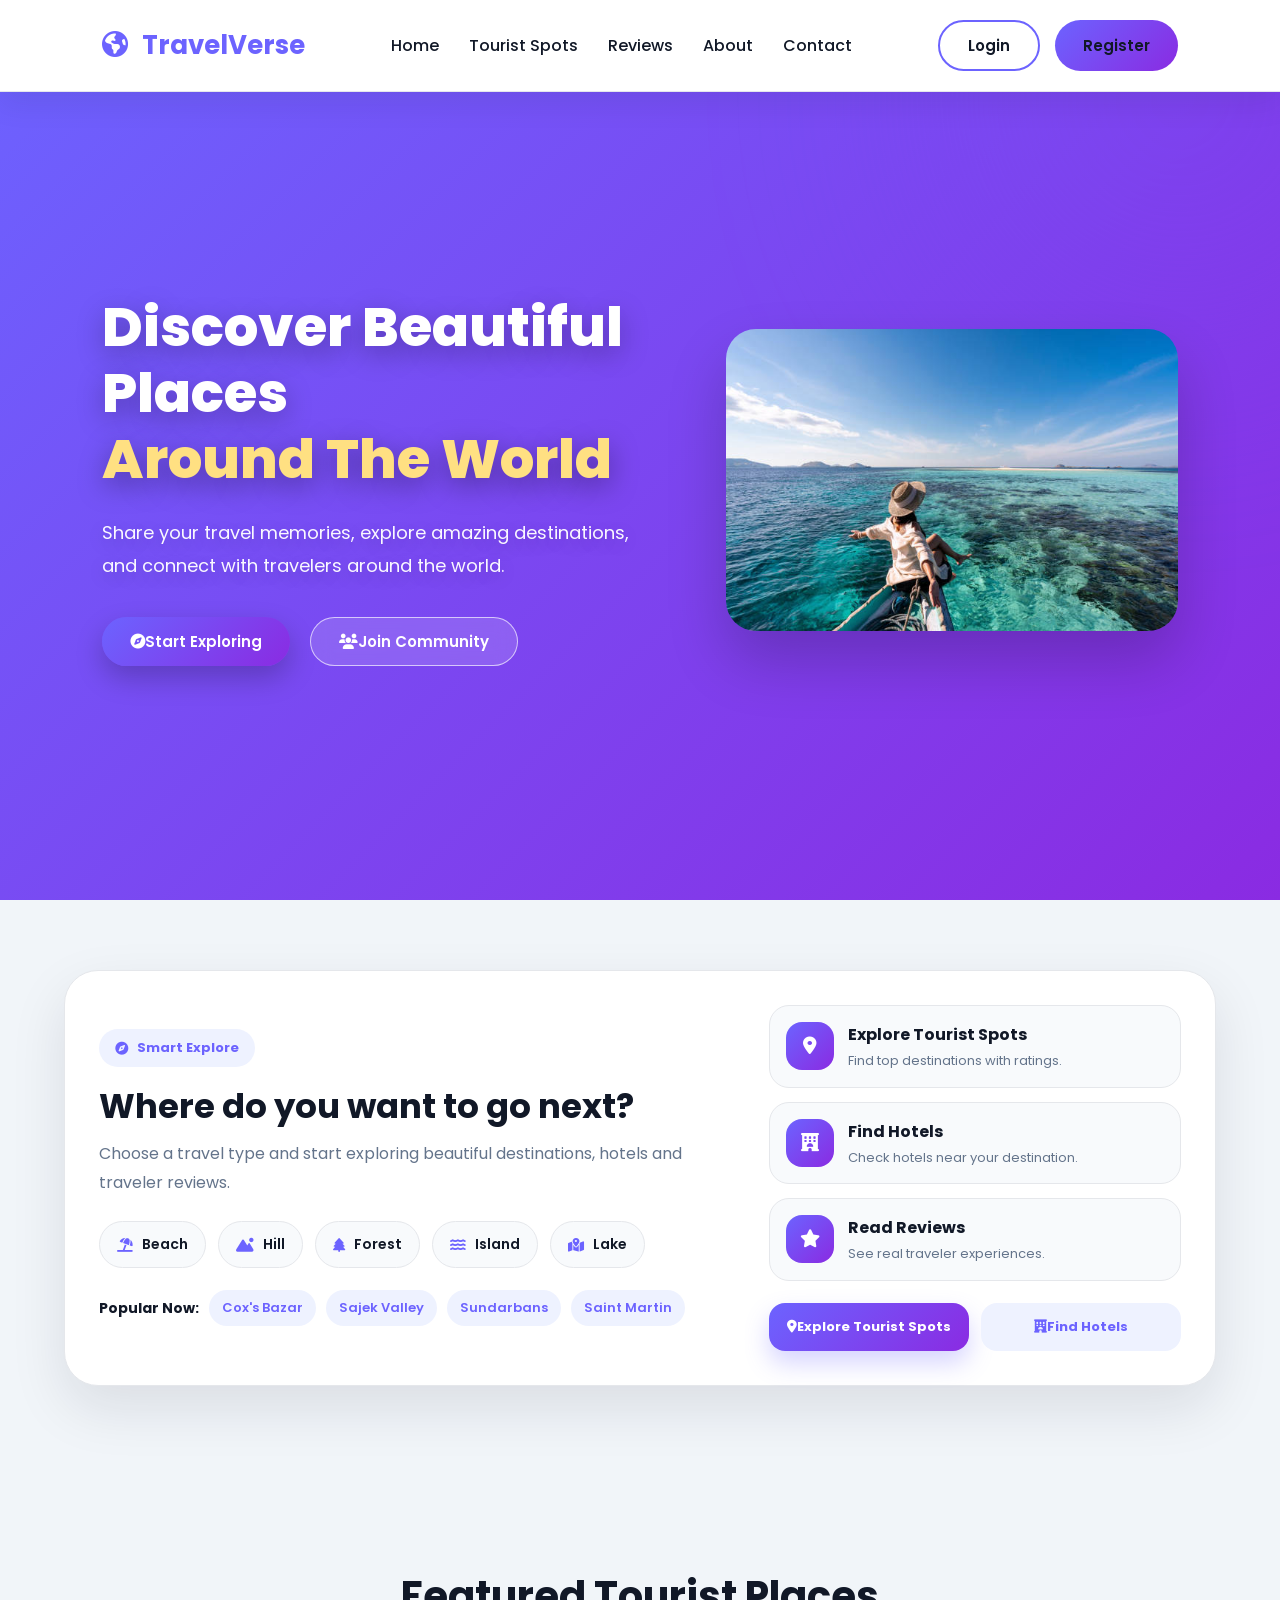
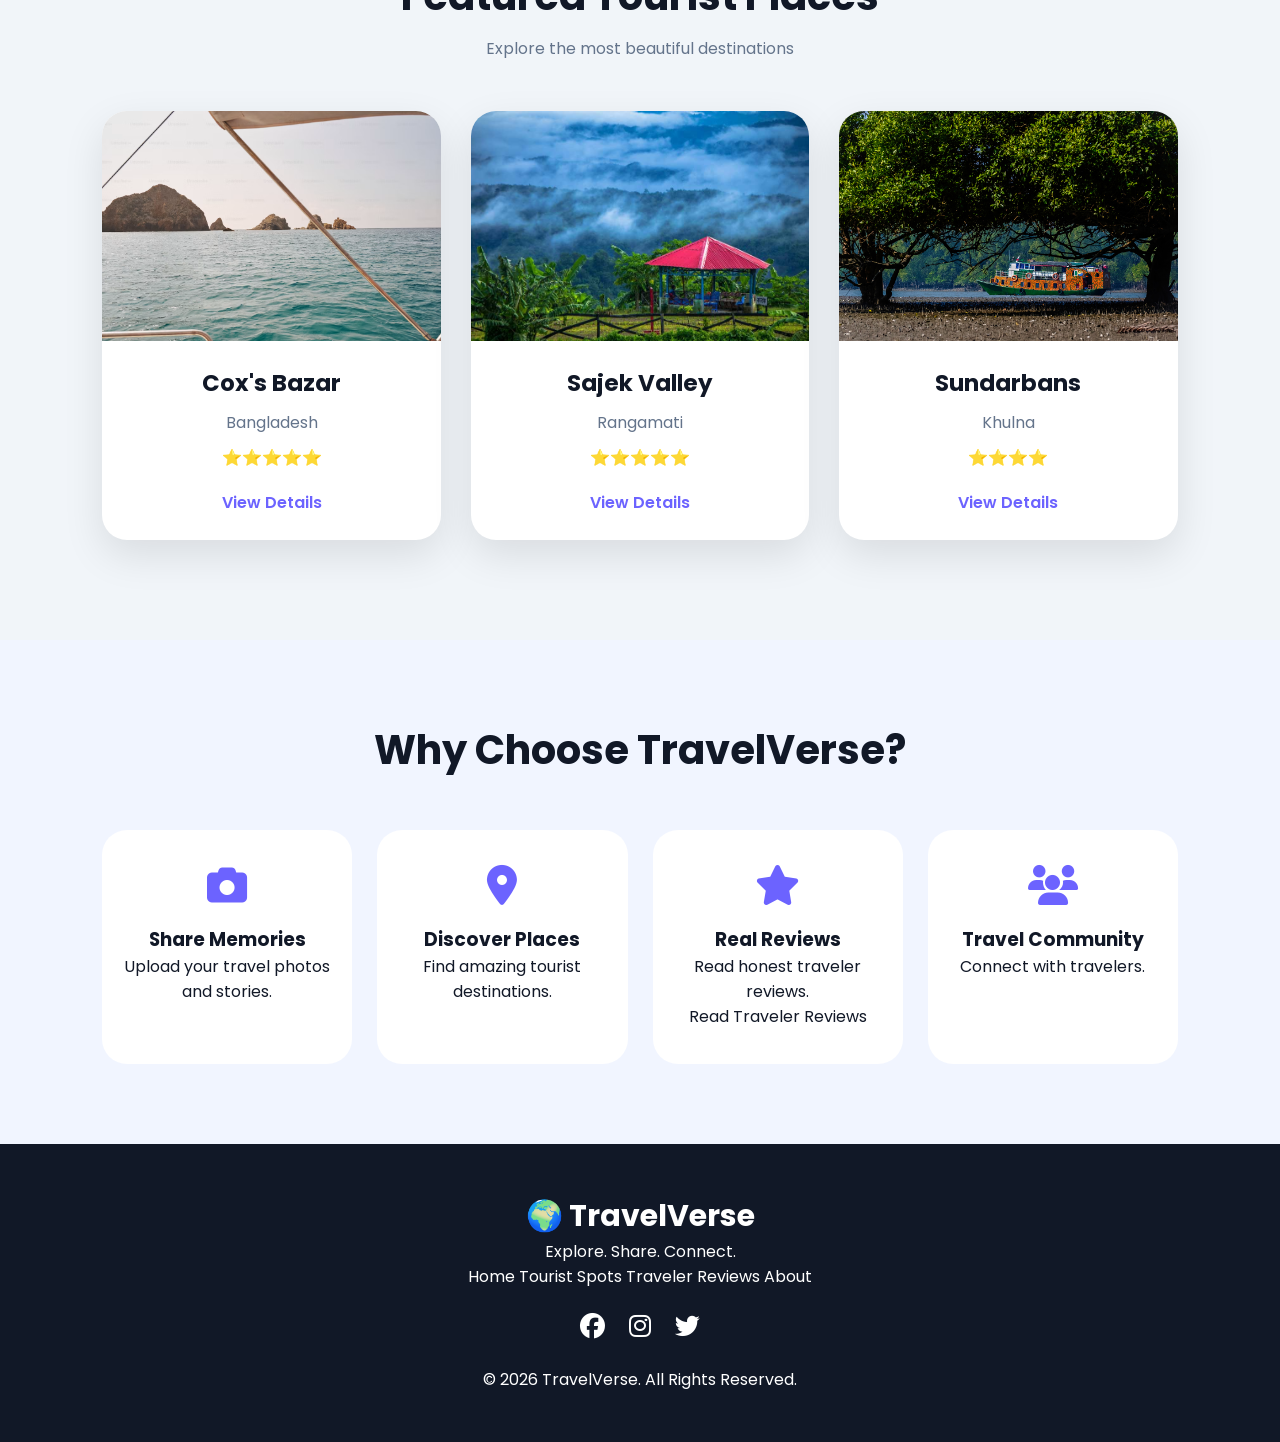
==== commit 6d12c418: "your update message" ====
--- a/html/index.html
+++ b/html/index.html
@@ -2,26 +2,40 @@
 <html lang="en">
 
 <head>
+
     <meta charset="UTF-8">
+
     <meta name="viewport" content="width=device-width, initial-scale=1.0">
 
     <title>TravelVerse | Explore The World</title>
 
+
     <!-- Common CSS -->
+
     <link rel="stylesheet" href="/css/style.css">
 
+
     <!-- Landing Page CSS -->
+
     <link rel="stylesheet" href="/css/landing.css">
 
+
     <!-- Global Theme CSS -->
+
     <link rel="stylesheet" href="/css/theme.css">
 
+
     <!-- Google Font -->
-    <link href="https://fonts.googleapis.com/css2?family=Poppins:wght@300;400;500;600;700;800&display=swap"
+
+    <link
+        href="https://fonts.googleapis.com/css2?family=Poppins:wght@300;400;500;600;700;800&display=swap"
         rel="stylesheet">
 
-    <!-- Icons -->
-    <link rel="stylesheet"
+
+    <!-- Font Awesome Icons -->
+
+    <link
+        rel="stylesheet"
         href="https://cdnjs.cloudflare.com/ajax/libs/font-awesome/6.5.0/css/all.min.css">
 
 </head>
@@ -34,18 +48,39 @@
 
 <header class="navbar">
 
-    <div class="logo">
+    <a href="index.html" class="logo">
+
         <i class="fa-solid fa-earth-americas"></i>
-        TravelVerse
-    </div>
+
+        <span>TravelVerse</span>
+
+    </a>
 
 
     <nav>
-        <a href="index.html">Home</a>
-        <a href="places.html">Tourist Spots</a>
-        <a href="review.html">Reviews</a>
-        <a href="#about">About</a>
-        <a href="#contact">Contact</a>
+
+        <a href="index.html">
+            Home
+        </a>
+
+        <a href="places.html">
+            Tourist Spots
+        </a>
+
+        <!-- Reviews page is public -->
+
+        <a href="reviews.html">
+            Reviews
+        </a>
+
+        <a href="#about">
+            About
+        </a>
+
+        <a href="#contact">
+            Contact
+        </a>
+
     </nav>
 
 
@@ -61,7 +96,6 @@
 
     </div>
 
-
 </header>
 
 
@@ -71,13 +105,16 @@
 
 <section class="hero">
 
-
     <div class="hero-content">
 
-
         <h1>
+
             Discover Beautiful Places
-            <span> Around The World</span>
+
+            <span>
+                Around The World
+            </span>
+
         </h1>
 
 
@@ -87,154 +124,360 @@
         </p>
 
 
-
         <div class="hero-buttons">
 
-            <a href="register.html" class="btn explore-btn">
+            <!-- Public exploration: no login required -->
+
+            <a href="places.html" class="btn explore-btn">
+
+                <i class="fa-solid fa-compass"></i>
+
                 Start Exploring
+
             </a>
 
 
-            <a href="login.html" class="btn outline-btn">
+            <a href="register.html" class="btn outline-btn">
+
+                <i class="fa-solid fa-users"></i>
+
                 Join Community
+
             </a>
 
-
-        </div>
-
-
-
-    </div>
-
+        </div>
+
+    </div>
 
 
     <div class="hero-image">
 
-
-        <img src="/assets/istockphoto-2147497907-612x612.jpg"
-        alt="Travel Image">
-
-
-    </div>
-
-
+        <img
+            src="/assets/istockphoto-2147497907-612x612.jpg"
+            alt="Traveler enjoying a beautiful ocean destination">
+
+    </div>
 
 </section>
 
 
 
 
-
 <!-- ================= SMART EXPLORE PANEL ================= -->
 
 <section class="smart-explore-section">
 
     <div class="smart-explore-card">
 
+
+        <!-- LEFT SIDE -->
+
         <div class="smart-explore-left">
 
             <span class="smart-badge">
+
                 <i class="fa-solid fa-compass"></i>
+
                 Smart Explore
+
             </span>
+
 
             <h2>
                 Where do you want to go next?
             </h2>
 
+
             <p>
-                Choose a travel type and start exploring beautiful destinations, hotels and traveler reviews.
+                Choose a travel type and start exploring beautiful
+                destinations, hotels and traveler reviews.
             </p>
 
+
             <div class="explore-categories">
 
                 <a href="places.html" class="category-chip">
+
                     <i class="fa-solid fa-umbrella-beach"></i>
+
                     Beach
-                </a>
+
+                </a>
+
 
                 <a href="places.html" class="category-chip">
+
                     <i class="fa-solid fa-mountain-sun"></i>
+
                     Hill
-                </a>
+
+                </a>
+
 
                 <a href="places.html" class="category-chip">
+
                     <i class="fa-solid fa-tree"></i>
+
                     Forest
-                </a>
+
+                </a>
+
 
                 <a href="places.html" class="category-chip">
+
                     <i class="fa-solid fa-water"></i>
+
                     Island
-                </a>
+
+                </a>
+
 
                 <a href="places.html" class="category-chip">
+
                     <i class="fa-solid fa-map-location-dot"></i>
+
                     Lake
+
                 </a>
 
             </div>
 
+
             <div class="popular-destinations">
 
-                <span>Popular Now:</span>
-
-                <a href="places.html">Cox's Bazar</a>
-
-                <a href="places.html">Sajek Valley</a>
-
-                <a href="places.html">Sundarbans</a>
-
-                <a href="places.html">Saint Martin</a>
+                <span>
+                    Popular Now:
+                </span>
+
+                <a href="places.html">
+                    Cox's Bazar
+                </a>
+
+                <a href="places.html">
+                    Sajek Valley
+                </a>
+
+                <a href="places.html">
+                    Sundarbans
+                </a>
+
+                <a href="places.html">
+                    Saint Martin
+                </a>
 
             </div>
 
         </div>
 
 
+        <!-- RIGHT SIDE -->
+
         <div class="smart-explore-right">
 
-            <div class="mini-action-card">
+            <a href="places.html" class="mini-action-card">
 
                 <i class="fa-solid fa-location-dot"></i>
 
                 <div>
-                    <h3>Explore Tourist Spots</h3>
-                    <p>Find top destinations with ratings.</p>
+
+                    <h3>
+                        Explore Tourist Spots
+                    </h3>
+
+                    <p>
+                        Find top destinations with ratings.
+                    </p>
+
                 </div>
 
+            </a>
+
+
+            <a href="hotel-details.html" class="mini-action-card">
+
+                <i class="fa-solid fa-hotel"></i>
+
+                <div>
+
+                    <h3>
+                        Find Hotels
+                    </h3>
+
+                    <p>
+                        Check hotels near your destination.
+                    </p>
+
+                </div>
+
+            </a>
+
+
+            <!-- Public Reviews Link -->
+
+            <a href="reviews.html" class="mini-action-card">
+
+                <i class="fa-solid fa-star"></i>
+
+                <div>
+
+                    <h3>
+                        Read Reviews
+                    </h3>
+
+                    <p>
+                        See real traveler experiences.
+                    </p>
+
+                </div>
+
+            </a>
+
+
+            <div class="smart-buttons">
+
+                <a href="places.html" class="smart-primary-btn">
+
+                    <i class="fa-solid fa-location-dot"></i>
+
+                    Explore Tourist Spots
+
+                </a>
+
+
+                <a href="hotel-details.html" class="smart-secondary-btn">
+
+                    <i class="fa-solid fa-hotel"></i>
+
+                    Find Hotels
+
+                </a>
+
             </div>
 
-            <div class="mini-action-card">
-
-                <i class="fa-solid fa-hotel"></i>
-
-                <div>
-                    <h3>Find Hotels</h3>
-                    <p>Check hotels near your destination.</p>
+        </div>
+
+    </div>
+
+</section>
+
+
+
+
+<!-- ================= FEATURED PLACES ================= -->
+
+<section class="featured">
+
+    <h2>
+        Featured Tourist Places
+    </h2>
+
+
+    <p>
+        Explore the most beautiful destinations
+    </p>
+
+
+    <div class="place-container">
+
+
+        <!-- COX'S BAZAR -->
+
+        <div class="place-card">
+
+            <img
+                src="/assets/premium_photo-1781609274577-e91a62a104ac.avif"
+                alt="Cox's Bazar sea beach">
+
+
+            <div class="card-content">
+
+                <h3>
+                    Cox's Bazar
+                </h3>
+
+
+                <p>
+                    Bangladesh
+                </p>
+
+
+                <div class="rating" aria-label="5 out of 5 stars">
+                    ⭐⭐⭐⭐⭐
                 </div>
 
+
+                <a href="places.html">
+                    View Details
+                </a>
+
             </div>
 
-            <div class="mini-action-card">
-
-                <i class="fa-solid fa-star"></i>
-
-                <div>
-                    <h3>Read Reviews</h3>
-                    <p>See real traveler experiences.</p>
+        </div>
+
+
+        <!-- SAJEK VALLEY -->
+
+        <div class="place-card">
+
+            <img
+                src="/assets/6444446K.jpg"
+                alt="Sajek Valley hills">
+
+
+            <div class="card-content">
+
+                <h3>
+                    Sajek Valley
+                </h3>
+
+
+                <p>
+                    Rangamati
+                </p>
+
+
+                <div class="rating" aria-label="5 out of 5 stars">
+                    ⭐⭐⭐⭐⭐
                 </div>
 
+
+                <a href="places.html">
+                    View Details
+                </a>
+
             </div>
 
-            <div class="smart-buttons">
-
-                <a href="places.html" class="smart-primary-btn">
-                    Explore Tourist Spots
-                </a>
-
-                <a href="hotel-details.html" class="smart-secondary-btn">
-                    Find Hotels
+        </div>
+
+
+        <!-- SUNDARBANS -->
+
+        <div class="place-card">
+
+            <img
+                src="/assets/sundorbon-2023.jpg"
+                alt="Sundarbans mangrove forest">
+
+
+            <div class="card-content">
+
+                <h3>
+                    Sundarbans
+                </h3>
+
+
+                <p>
+                    Khulna
+                </p>
+
+
+                <div class="rating" aria-label="4 out of 5 stars">
+                    ⭐⭐⭐⭐
+                </div>
+
+
+                <a href="places.html">
+                    View Details
                 </a>
 
             </div>
@@ -248,308 +491,149 @@
 
 
 
-
-
-<!-- ================= FEATURED PLACES ================= -->
-
-
-<section class="featured">
-
-
-<h2>
-    Featured Tourist Places
-</h2>
-
-
-<p>
-    Explore the most beautiful destinations
-</p>
-
-
-
-<div class="place-container">
-
-
-
-<div class="place-card">
-
-
-<img src="/assets/premium_photo-1781609274577-e91a62a104ac.avif">
-
-
-<div class="card-content">
-
-<h3>
-Cox's Bazar
-</h3>
-
-
-<p>
-Bangladesh
-</p>
-
-
-<div class="rating">
-
-⭐⭐⭐⭐⭐
-
-</div>
-
-
-<a href="places.html">
-View Details
-</a>
-
-
-</div>
-
-
-</div>
-
-
-
-
-
-<div class="place-card">
-
-
-<img src="/assets/6444446K.jpg">
-
-
-<div class="card-content">
-
-
-<h3>
-Sajek Valley
-</h3>
-
-
-<p>
-Rangamati
-</p>
-
-
-<div class="rating">
-
-⭐⭐⭐⭐⭐
-
-</div>
-
-
-<a href="places.html">
-View Details
-</a>
-
-
-</div>
-
-
-</div>
-
-
-
-
-
-
-<div class="place-card">
-
-
-<img src="/assets/sundorbon-2023.jpg">
-
-
-<div class="card-content">
-
-
-<h3>
-Sundarbans
-</h3>
-
-
-<p>
-Khulna
-</p>
-
-
-<div class="rating">
-
-⭐⭐⭐⭐
-
-</div>
-
-
-<a href="places.html">
-View Details
-</a>
-
-
-</div>
-
-
-</div>
-
-
-
-
-</div>
-
+<!-- ================= WHY CHOOSE ================= -->
+
+<section class="why-section" id="about">
+
+    <h2>
+        Why Choose TravelVerse?
+    </h2>
+
+
+    <div class="why-container">
+
+
+        <div class="why-card">
+
+            <i class="fa-solid fa-camera"></i>
+
+            <h3>
+                Share Memories
+            </h3>
+
+            <p>
+                Upload your travel photos and stories.
+            </p>
+
+        </div>
+
+
+        <div class="why-card">
+
+            <i class="fa-solid fa-location-dot"></i>
+
+            <h3>
+                Discover Places
+            </h3>
+
+            <p>
+                Find amazing tourist destinations.
+            </p>
+
+        </div>
+
+
+        <div class="why-card">
+
+            <i class="fa-solid fa-star"></i>
+
+            <h3>
+                Real Reviews
+            </h3>
+
+            <p>
+                Read honest traveler reviews.
+            </p>
+
+            <a href="reviews.html">
+                Read Traveler Reviews
+            </a>
+
+        </div>
+
+
+        <div class="why-card">
+
+            <i class="fa-solid fa-users"></i>
+
+            <h3>
+                Travel Community
+            </h3>
+
+            <p>
+                Connect with travelers.
+            </p>
+
+        </div>
+
+    </div>
 
 </section>
 
 
 
 
-
-
-
-<!-- ================= WHY CHOOSE ================= -->
-
-
-<section class="why-section" id="about">
-
-
-<h2>
-Why Choose TravelVerse?
-</h2>
-
-
-
-<div class="why-container">
-
-
-
-<div class="why-card">
-
-<i class="fa-solid fa-camera"></i>
-
-<h3>
-Share Memories
-</h3>
-
-<p>
-Upload your travel photos and stories.
-</p>
-
-</div>
-
-
-
-
-
-<div class="why-card">
-
-<i class="fa-solid fa-location-dot"></i>
-
-<h3>
-Discover Places
-</h3>
-
-<p>
-Find amazing tourist destinations.
-</p>
-
-</div>
-
-
-
-
-
-<div class="why-card">
-
-<i class="fa-solid fa-star"></i>
-
-<h3>
-Real Reviews
-</h3>
-
-<p>
-Read honest traveler reviews.
-</p>
-
-</div>
-
-
-
-
-
-<div class="why-card">
-
-<i class="fa-solid fa-users"></i>
-
-<h3>
-Travel Community
-</h3>
-
-<p>
-Connect with travelers.
-</p>
-
-</div>
-
-
-
-</div>
-
-
-</section>
-
-
-
-
-
-
 <!-- ================= FOOTER ================= -->
 
-
 <footer id="contact">
 
-
-<div class="footer-logo">
-
-🌍 TravelVerse
-
-</div>
-
-
-<p>
-
-Explore. Share. Connect.
-
-</p>
-
-
-<div class="social">
-
-
-<i class="fa-brands fa-facebook"></i>
-
-<i class="fa-brands fa-instagram"></i>
-
-<i class="fa-brands fa-twitter"></i>
-
-
-</div>
-
-
-
-<p class="copyright">
-
-© 2026 TravelVerse. All Rights Reserved.
-
-</p>
-
+    <a href="index.html" class="footer-logo">
+        🌍 TravelVerse
+    </a>
+
+
+    <p>
+        Explore. Share. Connect.
+    </p>
+
+
+    <div class="footer-links">
+
+        <a href="index.html">
+            Home
+        </a>
+
+        <a href="places.html">
+            Tourist Spots
+        </a>
+
+        <a href="reviews.html">
+            Traveler Reviews
+        </a>
+
+        <a href="#about">
+            About
+        </a>
+
+    </div>
+
+
+    <div class="social">
+
+        <i class="fa-brands fa-facebook"></i>
+
+        <i class="fa-brands fa-instagram"></i>
+
+        <i class="fa-brands fa-twitter"></i>
+
+    </div>
+
+
+    <p class="copyright">
+        © 2026 TravelVerse. All Rights Reserved.
+    </p>
 
 </footer>
 
 
 
 
-
-
-
-<!-- Javascript -->
+<!-- ================= JAVASCRIPT ================= -->
 
 <script src="/js/theme.js"></script>
+
 <script src="/js/app.js"></script>
+
 <script src="/js/landing.js"></script>
 
 
